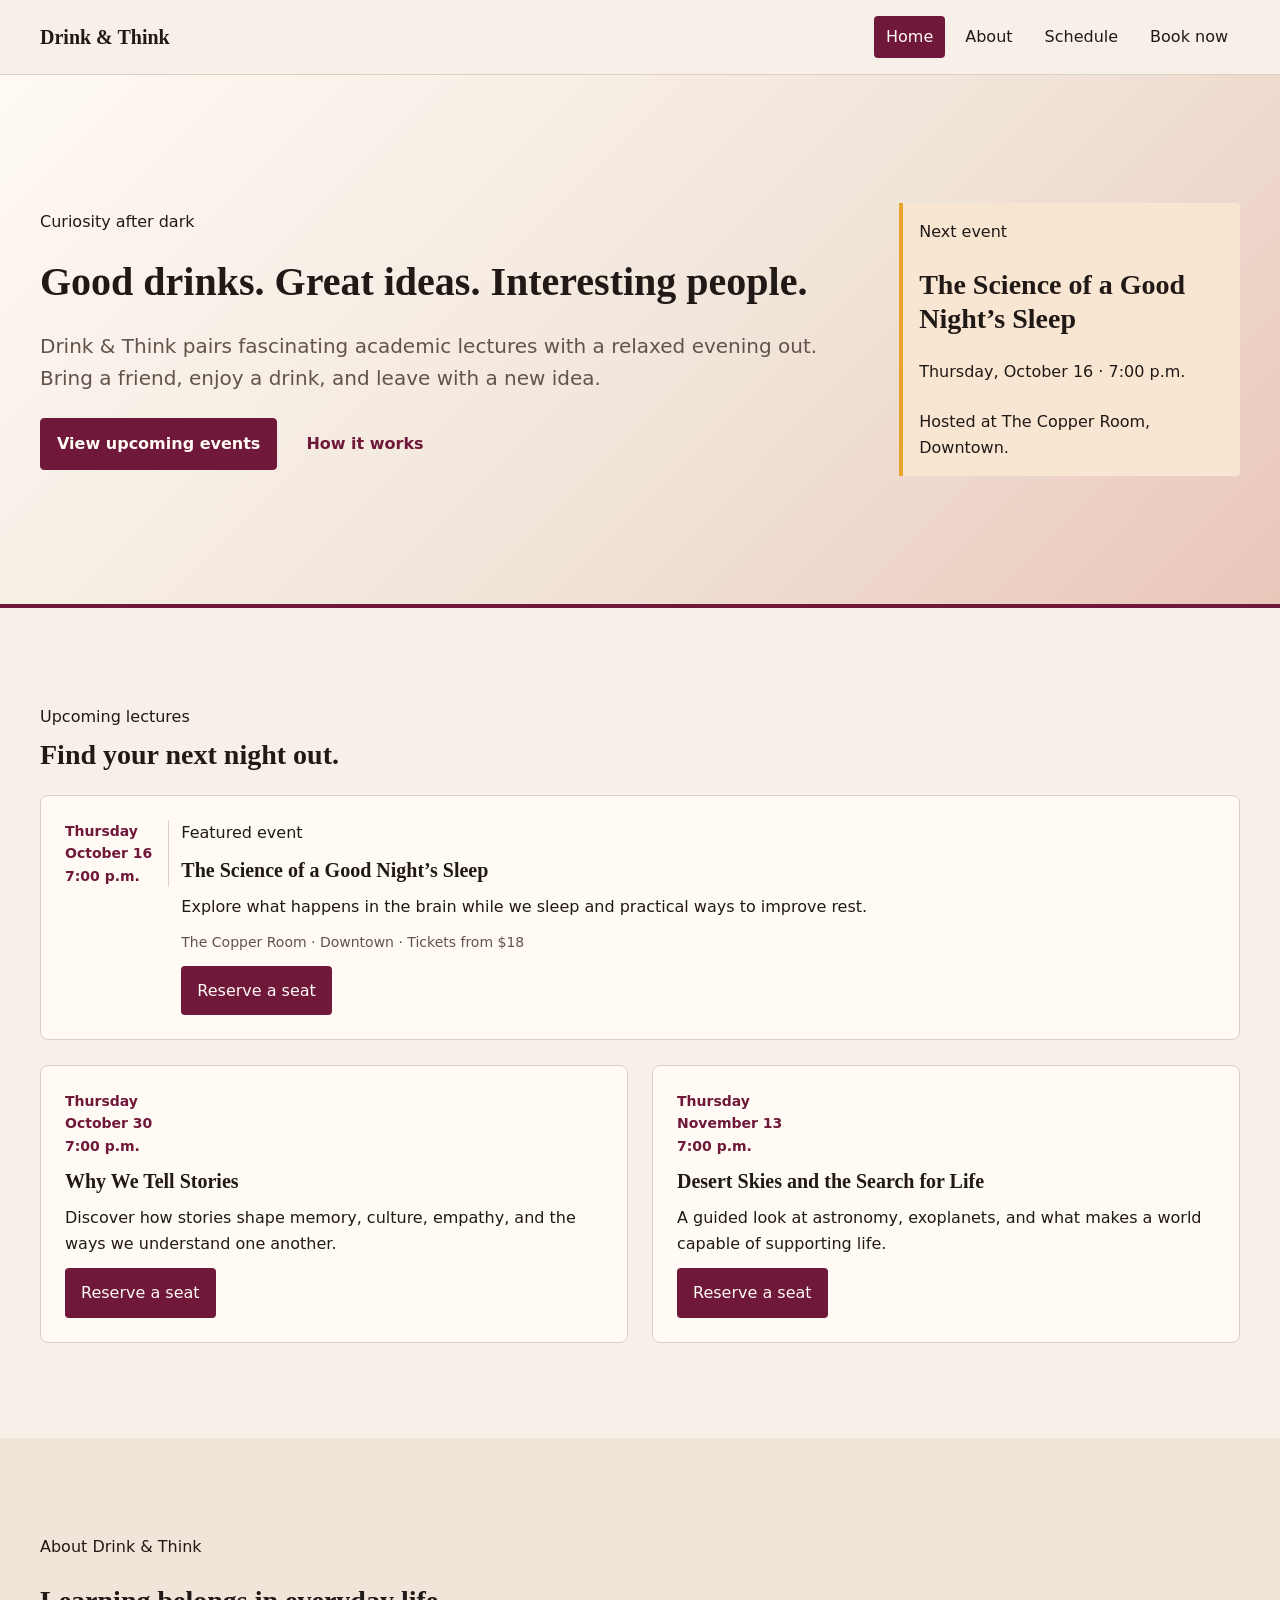
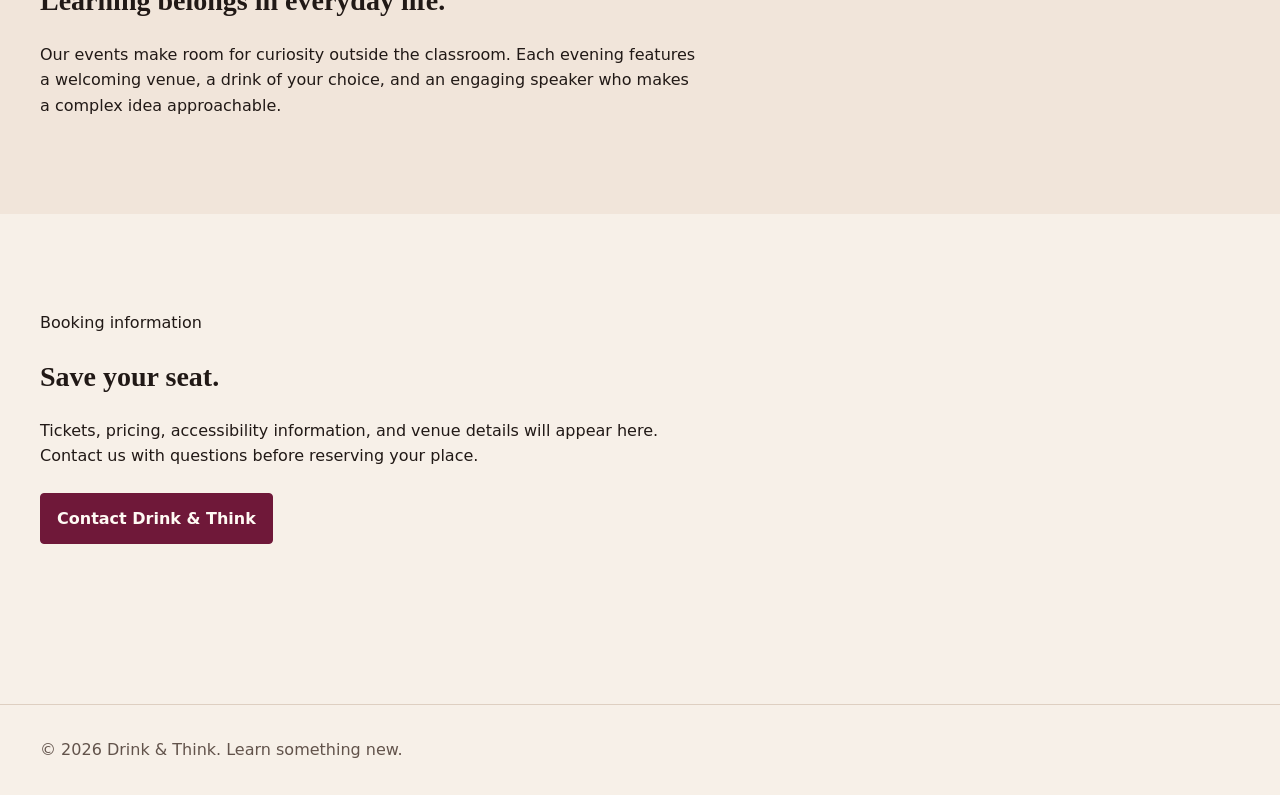
==== index.html @ 177ad766 "Page Directory Basic HTML pages for rest of site created and basic styling applied" ====
<!doctype html>
<html lang="en">
  <head>
    <meta charset="UTF-8" />
    <meta name="viewport" content="width=device-width, initial-scale=1.0" />
    <meta
      name="description"
      content="Drink & Think brings curious people together for engaging lectures and a relaxed night out."
    />
    <link rel="stylesheet" href="style.css" />
    <title>Drink & Think | Lectures</title>
  </head>

  <body>
    <header class="site-header">
      <div class="l-container site-nav">
        <a class="site-logo" href="#top">Drink & Think</a>

        <nav aria-label="Main navigation">
          <ul class="site-nav__list">
            <li>
              <a class="site-nav__link" aria-current="page" href="index.html"
                >Home</a
              >
            </li>
            <li><a class="site-nav__link" href="about.html">About</a></li>
            <li><a class="site-nav__link" href="schedule.html">Schedule</a></li>
            <li><a class="site-nav__link" href="contact.html">Book now</a></li>
          </ul>
        </nav>
      </div>
    </header>

    <main id="top">
      <section class="hero">
        <div class="l-container hero__layout">
          <div class="l-stack">
            <p class="eyebrow">Curiosity after dark</p>
            <h1>Good drinks. Great ideas. Interesting people.</h1>
            <p class="hero__text">
              Drink & Think pairs fascinating academic lectures with a relaxed
              evening out. Bring a friend, enjoy a drink, and leave with a new
              idea.
            </p>
            <div class="l-cluster">
              <a class="button" href="#events">View upcoming events</a>
              <a class="button button--secondary" href="#about">How it works</a>
            </div>
          </div>

          <aside class="callout l-stack" aria-labelledby="next-event-heading">
            <p class="eyebrow">Next event</p>
            <h2 id="next-event-heading">The Science of a Good Night’s Sleep</h2>
            <p>Thursday, October 16 · 7:00 p.m.</p>
            <p>Hosted at The Copper Room, Downtown.</p>
          </aside>
        </div>
      </section>

      <section class="section" id="events">
        <div class="l-container l-stack">
          <div class="section-heading">
            <p class="eyebrow">Upcoming lectures</p>
            <h2>Find your next night out.</h2>
          </div>

          <!-- Wide context: direct child of the main content container -->
          <article class="event-card">
            <div class="event-card__layout">
              <div class="event-card__date">
                <p>Thursday</p>
                <time datetime="2026-10-16">October 16</time>
                <p>7:00 p.m.</p>
              </div>

              <div class="event-card__content">
                <p class="eyebrow">Featured event</p>
                <h3>The Science of a Good Night’s Sleep</h3>
                <p>
                  Explore what happens in the brain while we sleep and practical
                  ways to improve rest.
                </p>
                <p class="event-card__details">
                  The Copper Room · Downtown · Tickets from $18
                </p>
                <a class="event-card__link" href="#booking">Reserve a seat</a>
              </div>
            </div>
          </article>

          <!-- Narrower contexts: each event card is inside the schedule grid -->
          <div class="l-grid">
            <article class="event-card">
              <div class="event-card__layout">
                <div class="event-card__date">
                  <p>Thursday</p>
                  <time datetime="2026-10-30">October 30</time>
                  <p>7:00 p.m.</p>
                </div>

                <div class="event-card__content">
                  <h3>Why We Tell Stories</h3>
                  <p>
                    Discover how stories shape memory, culture, empathy, and the
                    ways we understand one another.
                  </p>
                  <a class="event-card__link" href="#booking">Reserve a seat</a>
                </div>
              </div>
            </article>

            <article class="event-card">
              <div class="event-card__layout">
                <div class="event-card__date">
                  <p>Thursday</p>
                  <time datetime="2026-11-13">November 13</time>
                  <p>7:00 p.m.</p>
                </div>

                <div class="event-card__content">
                  <h3>Desert Skies and the Search for Life</h3>
                  <p>
                    A guided look at astronomy, exoplanets, and what makes a
                    world capable of supporting life.
                  </p>
                  <a class="event-card__link" href="#booking">Reserve a seat</a>
                </div>
              </div>
            </article>
          </div>
        </div>
      </section>

      <section class="section section--muted" id="about">
        <div class="l-container l-stack">
          <p class="eyebrow">About Drink & Think</p>
          <h2>Learning belongs in everyday life.</h2>
          <p class="measure">
            Our events make room for curiosity outside the classroom. Each
            evening features a welcoming venue, a drink of your choice, and an
            engaging speaker who makes a complex idea approachable.
          </p>
        </div>
      </section>

      <section class="section" id="booking">
        <div class="l-container l-stack">
          <p class="eyebrow">Booking information</p>
          <h2>Save your seat.</h2>
          <p class="measure">
            Tickets, pricing, accessibility information, and venue details will
            appear here. Contact us with questions before reserving your place.
          </p>
          <a class="button" href="mailto:hello@drinkandthink.example"
            >Contact Drink & Think</a
          >
        </div>
      </section>
    </main>

    <footer class="site-footer">
      <div class="l-container">
        <p>© 2026 Drink & Think. Learn something new.</p>
      </div>
    </footer>
  </body>
</html>
---- style.css ----
/*
  Capstone Deliverable: Media and Typography Optimization Build 

  AI disclosure
  -------------
  I used AI to help interpret the assignment requirements, review my existing responsive layout and typography system,
   and identify accessibility, performance, and layout-stability checks (checklist layout).
  I reviewed the recommendations, verified the final asset details and test results myself, 
  and decided which changes to include in the project.

*/

@layer reset, base, layout, components, utilities, states, overrides, print;

@layer reset {
  *,
  *::before,
  *::after {
    box-sizing: border-box;
    margin: 0;
    padding: 0;
  }

  html {
    scroll-behavior: smooth;
  }

  img,
  picture,
  svg,
  video {
    display: block;
    max-width: 100%;
  }

  input,
  button,
  textarea,
  select {
    font: inherit;
    cursor: pointer;
  }
}

@layer base {
  :root {
    /* Color */
    --clr-primary: #f7f0e8;
    --clr-surface: #fffaf4;
    --clr-text-main: #211916;
    --clr-text-second: #62534b;
    --clr-burgundy: #6f1839;
    --clr-burgundy-dark: #4f0d27;
    --clr-gold: #7d4e15;
    --clr-border: #decfc1;
    --clr-focus: #005fcc;
    --clr-callout-bg: #f8e6d3;
    --clr-callout-border: #e9a42d;

    --clr-bg-primary: var(--clr-primary);
    --clr-text-primary: var(--clr-text-main);
    --clr-text-muted: var(--clr-text-second);
    --clr-action: var(--clr-burgundy);
    --clr-action-hover: var(--clr-burgundy-dark);

    /* Typography */
    --ff-academic: Georgia, serif;
    --ff-sans: "Segoe UI", system-ui, sans-serif;
    --fs-xs: 0.75rem;
    --fs-sm: 0.875rem;
    --fs-base: 1rem;
    --fs-md: 1.25rem;
    --fs-lg: 1.75rem;
    --fs-xl: 2.5rem;
    --lh-tight: 1.2;
    --lh-body: 1.6;
    /*
  Fonts use local system fallbacks only. No external web fonts are requested,
  so there is no font-download delay or font-related layout shift.
*/
    /* Spacing and shape */
    --space-1: 0.25rem;
    --space-2: 0.5rem;
    --space-3: 0.75rem;
    --space-4: 1rem;
    --space-5: 1.5rem;
    --space-6: 2rem;
    --space-7: 3rem;
    --space-8: 4rem;
    --radius-sm: 4px;
    --radius-md: 8px;
    --radius-pill: 999px;
    --max-width-desktop: 75rem;

    /* Interaction */
    --focus-ring: 3px solid var(--clr-focus);
    --focus-offset: 3px;
    --transition-fast: 150ms ease-in-out;
    --transition-smooth: 250ms cubic-bezier(0.4, 0, 0.2, 1);
  }

  body {
    background-color: var(--clr-bg-primary);
    color: var(--clr-text-primary);
    font-family: var(--ff-sans);
    font-size: var(--fs-base);
    line-height: var(--lh-body);
    min-block-size: 100vh;
    overflow-x: clip;
  }

  h1,
  h2,
  h3 {
    color: var(--clr-text-primary);
    font-family: var(--ff-academic);
    line-height: var(--lh-tight);
  }

  h1 {
    font-size: var(--fs-xl);
  }

  h2 {
    font-size: var(--fs-lg);
  }

  h3 {
    font-size: var(--fs-md);
  }

  a {
    color: var(--clr-action);
    text-underline-offset: 0.15em;
  }

  :focus-visible {
    outline: var(--focus-ring);
    outline-offset: var(--focus-offset);
  }
}

@layer layout {
  .l-container {
    inline-size: min(100% - 2rem, var(--max-width-desktop));
    margin-inline: auto;
  }

  .l-stack > * + * {
    margin-block-start: var(--stack-space, var(--space-5));
  }

  .l-cluster {
    align-items: center;
    display: flex;
    flex-wrap: wrap;
    gap: var(--space-3);
  }

  .section {
    padding-block: clamp(var(--space-7), 8vw, 6rem);
    position: relative;
  }

  /* border designs */
  /* Base style for both SVGs */

  .measure {
    max-inline-size: 65ch;
  }

  /* Grid 1: event cards gain columns only when each has at least 16rem. */
  .l-grid {
    display: grid;
    gap: var(--space-5);
    grid-template-columns: repeat(auto-fit, minmax(min(100%, 16rem), 1fr));
  }

  /* Grid 2: hero text and the event callout share space without fixed widths. */
  .hero__layout {
    align-items: center;
    display: grid;
    gap: clamp(var(--space-6), 7vw, var(--space-8));
    grid-template-columns: minmax(0, 1.4fr) minmax(17rem, 0.6fr);
  }

  .event-grid {
    display: grid;
    gap: var(--space-5);
    grid-template-columns: repeat(auto-fit, minmax(min(100%, 16rem), 1fr));
  }
}

@layer components {
  .site-header {
    border-bottom: 1px solid var(--clr-border);
    padding-block: var(--space-4);
  }

  .site-nav {
    align-items: center;
    display: flex;
    flex-wrap: wrap;
    gap: var(--space-4);
    justify-content: space-between;
  }

  .hero {
    /* background: var(--clr-border); */
    background: linear-gradient(135deg, #fffaf4 0%, #f1e5da 55%, #eac6b9 100%);
    border-block-end: 4px solid var(--clr-burgundy);
    padding-block: clamp(var(--space-8), 10vw, 8rem);
  }

  .hero__text {
    color: var(--clr-text-muted);
    font-size: var(--fs-md);
    max-inline-size: 62ch;
  }

  .section--muted {
    background: #f1e5da;
  }

  .site-logo {
    color: var(--clr-text-primary);
    font-family: var(--ff-academic);
    font-size: var(--fs-md);
    font-weight: 700;
    text-decoration: none;
  }

  .section-heading {
    display: grid;
    gap: var(--space-2);
  }

  .site-nav__list {
    display: flex;
    flex-wrap: wrap;
    gap: var(--space-2);
    list-style: none;
    padding: 0;
  }

  .site-nav__link {
    border-radius: var(--radius-sm);
    color: var(--clr-text-primary);
    display: inline-block;
    padding: var(--space-2) var(--space-3);
    text-decoration: none;
  }

  .button {
    --button-bg: var(--clr-action);
    --button-text: var(--clr-surface);
    --button-padding: var(--space-3) var(--space-4);

    background: var(--button-bg);
    border: 1px solid var(--button-bg);
    border-radius: var(--radius-sm);
    color: var(--button-text);
    display: inline-block;
    font-weight: 700;
    padding: var(--button-padding);
    text-decoration: none;
    transition:
      background-color var(--transition-fast),
      transform var(--transition-fast);
  }

  .button--secondary {
    --button-bg: transparent;
    --button-text: var(--clr-burgundy);
  }

  .event-card {
    background: var(--clr-surface);
    border: 1px solid var(--clr-border);
    border-radius: var(--radius-md);
    padding: var(--space-5);
  }

  .event-card__layout,
  .event-card__content {
    display: grid;
    gap: var(--space-3);
  }

  .event-card__date {
    color: var(--clr-burgundy);
    font-size: var(--fs-sm);
    font-weight: 700;
  }

  .event-card__details {
    color: var(--clr-text-muted);
    font-size: var(--fs-sm);
  }

  .event-card__link {
    background: var(--clr-burgundy);
    border-radius: var(--radius-sm);
    color: var(--clr-surface);
    justify-self: start;
    padding: var(--space-3) var(--space-4);
    text-decoration: none;
  }

  .event-card__media {
    aspect-ratio: 4 / 3;
    margin: 0;
    overflow: hidden;
  }

  .event-card__media img {
    block-size: 100%;
    inline-size: 100%;
    object-fit: cover;
  }

  .our-story {
    display: flex;
    flex-direction: row;
    align-items: center;
    justify-content: center;
    gap: 2rem;
    .text-wrapper,
    figure {
      width: 50%;
    }
    figure {
      max-height: 400px;
    }
  }

  /* Fallback */
  @supports (container-type: inline-size) {
    .event-card {
      container-name: event-card;
      container-type: inline-size;
    }

    @container event-card (min-width: 38rem) {
      .event-card__layout {
        align-items: start;
        grid-template-columns: fit-content(9rem) minmax(0, 1fr);
      }

      .event-card__date {
        border-inline-end: 1px solid var(--clr-border);
        padding-inline-end: var(--space-4);
      }
    }
  }

  .card {
    --card-padding: var(--space-5);
    background: var(--clr-surface);
    border: 1px solid var(--clr-border);
    border-radius: var(--radius-md);
    display: grid;
    gap: var(--space-3);
    padding: var(--card-padding);
  }

  .callout {
    background: var(--clr-callout-bg);
    border-inline-start: 4px solid var(--clr-callout-border);
    border-radius: 0 var(--radius-sm) var(--radius-sm) 0;
    padding: var(--space-4);
  }

  .form-field {
    display: grid;
    gap: var(--space-2);
  }

  .form-field__label {
    font-weight: 700;
  }

  .form-field__input {
    background: var(--clr-surface);
    border: 1px solid var(--clr-border);
    border-radius: var(--radius-sm);
    color: var(--clr-text-primary);
    min-height: 2.75rem;
    padding: var(--space-2) var(--space-3);
  }

  .resource-list {
    border-top: 1px solid var(--clr-border);
    list-style: none;
    padding: 0;
  }

  .resource-list__item {
    border-bottom: 1px solid var(--clr-border);
    padding-block: var(--space-4);
  }

  .site-footer {
    border-top: 1px solid var(--clr-border);
    color: var(--clr-text-muted);
    margin-top: var(--space-8);
    padding-block: var(--space-6);
  }
}

@layer utilities {
  .u-text-center {
    text-align: center;
  }

  .u-text-muted {
    color: var(--clr-text-muted);
  }

  .u-visually-hidden {
    height: 1px;
    margin: -1px;
    /* overflow: hidden; */
    padding: 0;
    position: absolute;
    white-space: nowrap;
    width: 1px;
    clip: rect(0, 0, 0, 0);
  }
}

@layer states {
  a:hover {
    color: var(--clr-action-hover);
  }

  .button:hover {
    background: var(--clr-action-hover);
    color: var(--clr-surface);
    transform: translateY(-1px);
  }

  .event-card__link:hover {
    background: var(--clr-action-hover);
    color: var(--clr-surface);
  }

  .site-nav__link:hover,
  .site-nav__link[aria-current="page"] {
    background: var(--clr-burgundy);
    color: var(--clr-surface);
  }

  .form-field__input:focus {
    border-color: var(--clr-focus);
  }

  /* CDN suggestion, not really sure how this one will work (below) */
  .form-field__input:invalid:not(:placeholder-shown) {
    border-color: var(--clr-burgundy);
  }
}

@layer overrides {
}

@layer print {
  @media print {
    @page {
      margin: 0.75in;
    }

    body {
      background: #fff;
      color: #000;
      font-size: 11pt;
    }

    .site-header,
    .site-footer,
    .site-nav,
    .button {
      display: none;
    }

    a {
      color: #000;
      text-decoration: underline;
    }

    .card,
    .callout,
    .resource-list__item {
      break-inside: avoid;
      border-color: #000;
    }

    .l-container {
      max-width: none;
      padding: 0;
    }
  }
}

/* The hero stacks when its heading and callout can't be read. */
@media (max-width: 44rem) {
  .hero__layout {
    grid-template-columns: 1fr;
  }

  .our-story {
    flex-direction: column; /* Flips to horizontal row */

    .text-wrapper,
    figure {
      width: 100%; /* Splits 50/50 on larger screens */
    }
  }
}
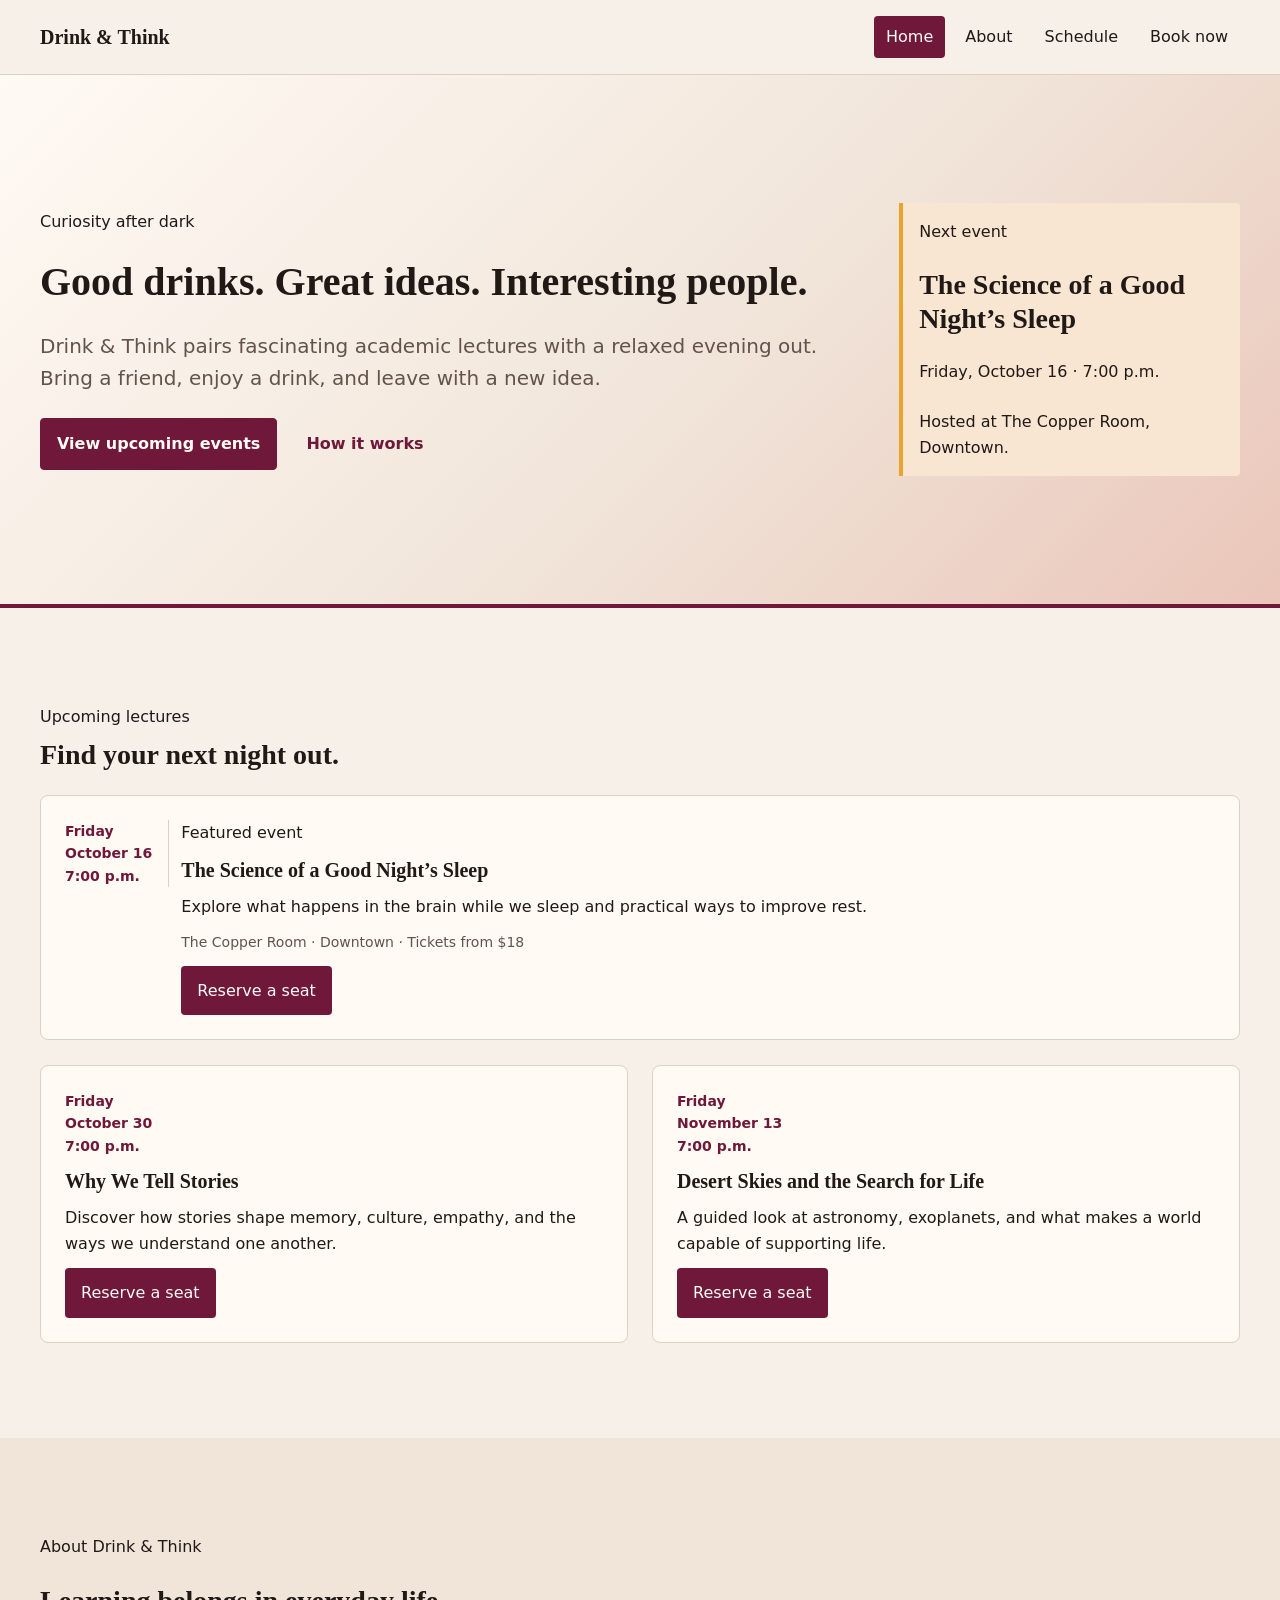
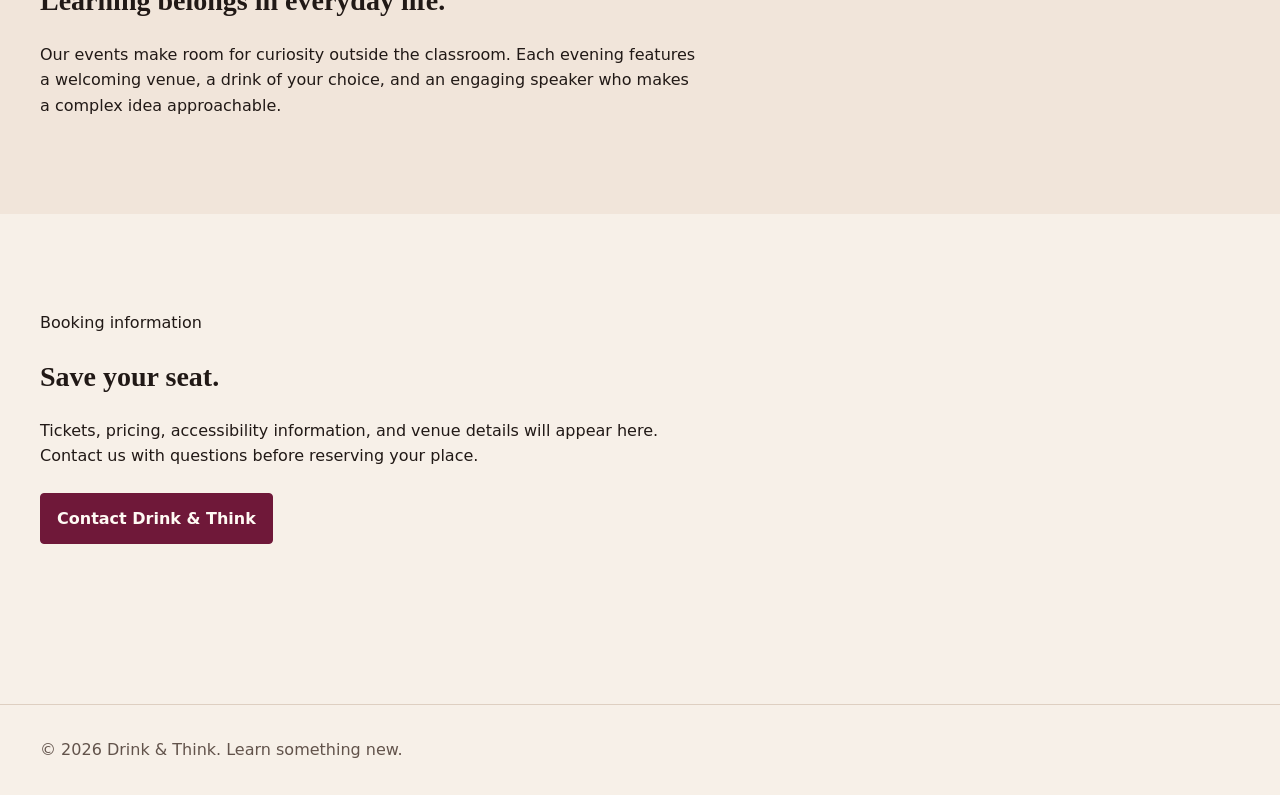
==== commit 3eca7c71: "Style changes" ====
--- a/index.html
+++ b/index.html
@@ -3,18 +3,20 @@
   <head>
     <meta charset="UTF-8" />
     <meta name="viewport" content="width=device-width, initial-scale=1.0" />
+    <title>Drink &amp; Think | Academic Lectures and a Night Out</title>
     <meta
       name="description"
-      content="Drink & Think brings curious people together for engaging lectures and a relaxed night out."
+      content="Explore the Drink &amp; Think capstone concept: academic lectures, relaxed conversation, and sample events about sleep, storytelling, and astronomy."
     />
+    <meta name="robots" content="noindex, follow" />
     <link rel="stylesheet" href="style.css" />
-    <title>Drink & Think | Lectures</title>
   </head>
 
   <body>
+    <a class="skip-link" href="#main-content">Skip to main content</a>
     <header class="site-header">
       <div class="l-container site-nav">
-        <a class="site-logo" href="#top">Drink & Think</a>
+        <a class="site-logo" href="index.html">Drink & Think</a>
 
         <nav aria-label="Main navigation">
           <ul class="site-nav__list">
@@ -31,7 +33,7 @@
       </div>
     </header>
 
-    <main id="top">
+    <main id="main-content" tabindex="-1">
       <section class="hero">
         <div class="l-container hero__layout">
           <div class="l-stack">
@@ -43,7 +45,7 @@
               idea.
             </p>
             <div class="l-cluster">
-              <a class="button" href="#events">View upcoming events</a>
+              <a class="button" href="schedule.html">View upcoming events</a>
               <a class="button button--secondary" href="#about">How it works</a>
             </div>
           </div>
@@ -51,7 +53,7 @@
           <aside class="callout l-stack" aria-labelledby="next-event-heading">
             <p class="eyebrow">Next event</p>
             <h2 id="next-event-heading">The Science of a Good Night’s Sleep</h2>
-            <p>Thursday, October 16 · 7:00 p.m.</p>
+            <p>Friday, October 16 · 7:00 p.m.</p>
             <p>Hosted at The Copper Room, Downtown.</p>
           </aside>
         </div>
@@ -68,7 +70,7 @@
           <article class="event-card">
             <div class="event-card__layout">
               <div class="event-card__date">
-                <p>Thursday</p>
+                <p>Friday</p>
                 <time datetime="2026-10-16">October 16</time>
                 <p>7:00 p.m.</p>
               </div>
@@ -93,7 +95,7 @@
             <article class="event-card">
               <div class="event-card__layout">
                 <div class="event-card__date">
-                  <p>Thursday</p>
+                  <p>Friday</p>
                   <time datetime="2026-10-30">October 30</time>
                   <p>7:00 p.m.</p>
                 </div>
@@ -112,7 +114,7 @@
             <article class="event-card">
               <div class="event-card__layout">
                 <div class="event-card__date">
-                  <p>Thursday</p>
+                  <p>Friday</p>
                   <time datetime="2026-11-13">November 13</time>
                   <p>7:00 p.m.</p>
                 </div>
@@ -151,9 +153,7 @@
             Tickets, pricing, accessibility information, and venue details will
             appear here. Contact us with questions before reserving your place.
           </p>
-          <a class="button" href="mailto:hello@drinkandthink.example"
-            >Contact Drink & Think</a
-          >
+          <a class="button" href="contact.html">Contact Drink &amp; Think</a>
         </div>
       </section>
     </main>
--- a/style.css
+++ b/style.css
@@ -420,7 +420,7 @@
   .u-visually-hidden {
     height: 1px;
     margin: -1px;
-    /* overflow: hidden; */
+    overflow: hidden;
     padding: 0;
     position: absolute;
     white-space: nowrap;
@@ -462,6 +462,200 @@
 }
 
 @layer overrides {
+  .skip-link {
+    position: absolute;
+    left: 1rem;
+    top: -8rem;
+    z-index: 10;
+    padding: 1rem;
+    background: var(--clr-surface);
+  }
+
+  .skip-link:focus {
+    top: 1rem;
+  }
+
+  /* About image and captions */
+  .event-card__media {
+    aspect-ratio: auto;
+    overflow: visible;
+  }
+
+  .event-card__media img {
+    inline-size: 100%;
+    block-size: auto;
+  }
+
+  .our-story figure {
+    max-height: none;
+  }
+
+  figcaption {
+    padding-top: 0.5rem;
+    color: var(--clr-text-muted);
+    font-size: var(--fs-sm);
+    line-height: 1.5;
+  }
+
+  /* Schedule cards */
+  .schedule-item-card {
+    display: grid;
+    grid-template-columns: minmax(0, 15rem) minmax(0, 1fr);
+    gap: 2rem;
+    padding: 1.5rem;
+    background: var(--clr-surface);
+    border: 1px solid var(--clr-border);
+    border-radius: var(--radius-md);
+  }
+
+  .schedule-item-card__photo-frame {
+    margin: 0;
+  }
+
+  .schedule-item-card__photo-frame img {
+    inline-size: 100%;
+    block-size: auto;
+    border-radius: var(--radius-sm);
+  }
+
+  .schedule-item-card__meta {
+    display: flex;
+    flex-wrap: wrap;
+    gap: 0.75rem;
+    color: var(--clr-burgundy);
+    font-weight: 700;
+  }
+
+  .schedule-item-card__body {
+    margin-block: 1rem;
+  }
+
+  .schedule-item-card__body > * + * {
+    margin-top: 1rem;
+  }
+
+  .schedule-item-card__details-list {
+    padding-left: 1.25rem;
+  }
+
+  .schedule-item-card__actions {
+    display: flex;
+    flex-wrap: wrap;
+    align-items: center;
+    gap: 1rem;
+  }
+
+  /* Contact layout and controls */
+  .contact-two-column-layout {
+    display: grid;
+    grid-template-columns: minmax(0, 1.3fr) minmax(0, 0.7fr);
+    gap: 3rem;
+  }
+
+  .form-fieldset {
+    padding: 1rem;
+    border: 1px solid var(--clr-text-muted);
+    border-radius: var(--radius-sm);
+  }
+
+  .form-checkbox-group {
+    display: grid;
+    gap: 0.75rem;
+  }
+
+  .form-checkbox-label {
+    display: flex;
+    align-items: baseline;
+    gap: 0.75rem;
+  }
+
+  .form-field__input {
+    min-width: 0;
+    width: 100%;
+    border-color: var(--clr-text-muted);
+    cursor: text;
+  }
+
+  .form-field__textarea {
+    resize: vertical;
+  }
+
+  input[type="checkbox"] {
+    accent-color: var(--clr-burgundy);
+  }
+
+  .venue-map-card__body {
+    padding: 1.5rem;
+    background: var(--clr-surface);
+    border: 1px solid var(--clr-border);
+    border-radius: var(--radius-md);
+  }
+
+  .venue-map-card__body > * + * {
+    margin-top: 1rem;
+  }
+
+  /* HTML-only form */
+  .form-demo {
+    position: static;
+    width: 100%;
+    max-width: none;
+    margin: 0;
+    padding: 0;
+    border: 0;
+    background: transparent;
+    color: inherit;
+  }
+
+  .demo-result {
+    display: none;
+  }
+
+  .form-demo:not([open]) + .demo-result {
+    display: block;
+  }
+
+  .demo-result > * + * {
+    margin-top: 1rem;
+  }
+
+  /* Small screens */
+  @media (max-width: 44rem) {
+    .schedule-item-card,
+    .contact-two-column-layout {
+      grid-template-columns: minmax(0, 1fr);
+    }
+
+    .schedule-item-card__photo-frame {
+      max-width: 18rem;
+    }
+
+    h1 {
+      font-size: clamp(1.8rem, 7vw, 2.5rem);
+    }
+
+    @media (max-width: 479px) {
+      .schedule-item-card__actions .button {
+        inline-size: 100%;
+        min-block-size: 48px;
+        display: flex;
+        align-items: center;
+        justify-content: center;
+        text-align: center;
+      }
+    }
+  }
+
+  /* Reduced-motion preference */
+  @media (prefers-reduced-motion: reduce) {
+    html {
+      scroll-behavior: auto;
+    }
+
+    .button {
+      transition: none;
+    }
+  }
 }
 
 @layer print {
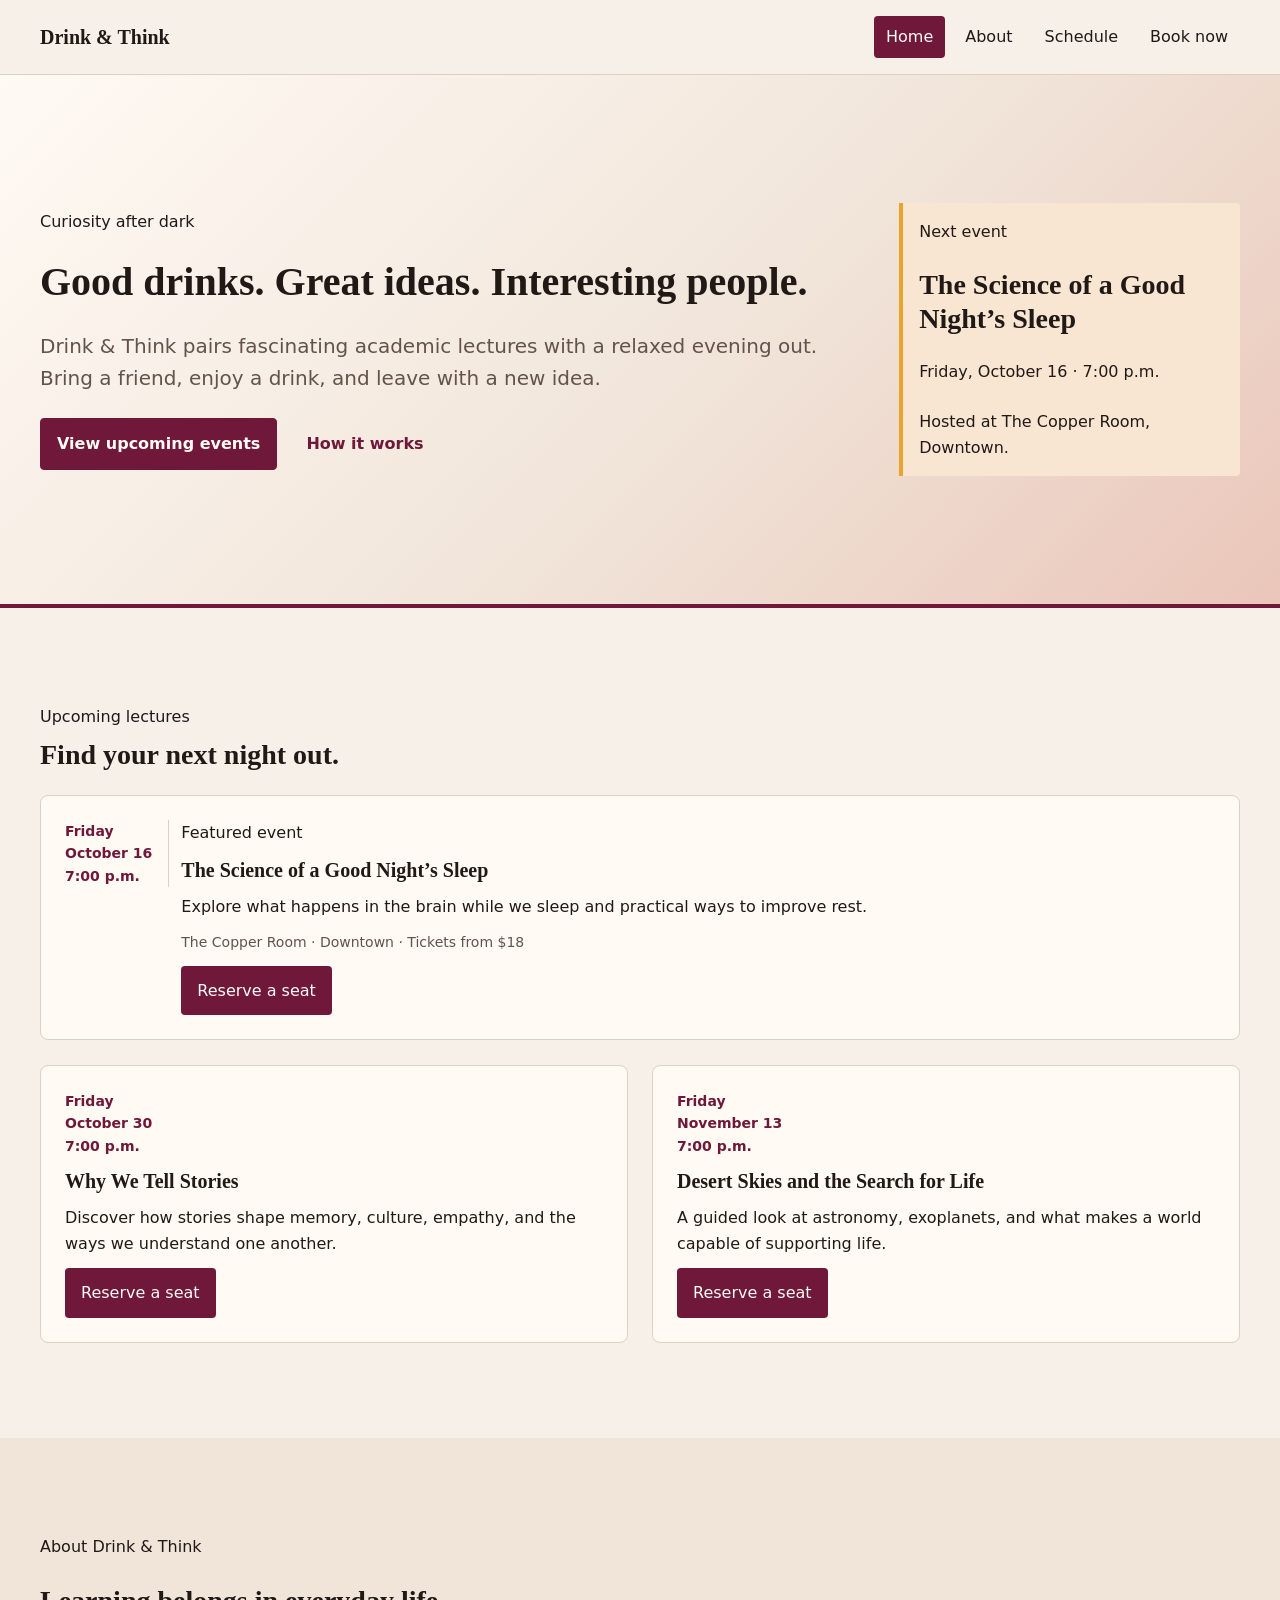
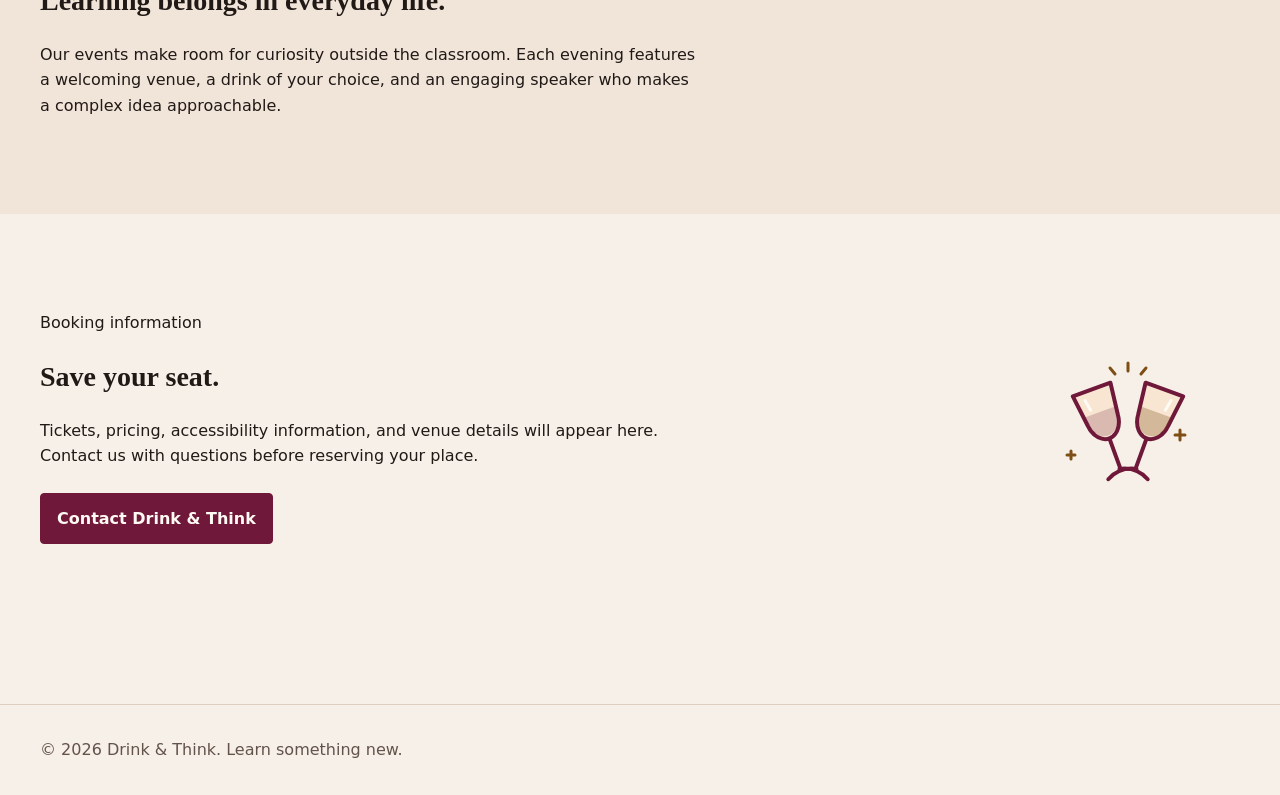
==== commit b59db8f2: "About Page assets New assets for about page hero section" ====
--- a/index.html
+++ b/index.html
@@ -154,6 +154,13 @@
             appear here. Contact us with questions before reserving your place.
           </p>
           <a class="button" href="contact.html">Contact Drink &amp; Think</a>
+          <img
+            class="cheers-decoration"
+            src="Assets/cheers.svg"
+            alt=""
+            width="160"
+            height="160"
+          />
         </div>
       </section>
     </main>
--- a/style.css
+++ b/style.css
@@ -619,6 +619,119 @@
     margin-top: 1rem;
   }
 
+  #booking .l-container {
+    position: relative;
+  }
+
+  /* decorative svg */
+
+  #booking .cheers-decoration {
+    position: absolute;
+    right: 2rem;
+    top: 50%;
+    transform: translateY(-50%);
+    margin: 0;
+    width: 160px;
+    height: auto;
+    pointer-events: none;
+  }
+
+  @media (max-width: 64rem) {
+    #booking .cheers-decoration {
+      display: none;
+    }
+  }
+
+  #about-hero {
+    padding-block: clamp(2rem, 6vw, 5rem);
+  }
+
+  .about-hero__layout {
+    display: grid;
+    grid-template-columns: minmax(0, 1fr) minmax(0, 1fr);
+    align-items: center;
+    gap: clamp(2rem, 5vw, 4rem);
+  }
+
+  .about-hero__layout > * {
+    min-width: 0;
+  }
+
+  .about-hero__photo {
+    overflow: hidden;
+    border-radius: 1rem;
+    border: 1px solid var(--clr-border);
+    box-shadow: 0 12px 30px rgb(33 25 22 / 15%);
+  }
+
+  .about-hero__photo img {
+    display: block;
+    inline-size: 100%;
+    block-size: auto;
+  }
+
+  @media (max-width: 47.99rem) {
+    .about-hero__layout {
+      grid-template-columns: minmax(0, 1fr);
+    }
+  }
+  /* Our Story: image left, text right */
+  .our-story {
+    display: grid;
+    grid-template-columns: minmax(0, 1fr) minmax(0, 1fr);
+    align-items: center;
+    gap: clamp(2rem, 5vw, 4rem);
+  }
+
+  .our-story > .text-wrapper {
+    grid-column: 2;
+    grid-row: 1;
+  }
+
+  .our-story > figure {
+    grid-column: 1;
+    grid-row: 1;
+    width: 100%;
+    max-height: none;
+    margin: 0;
+  }
+
+  .our-story > .text-wrapper {
+    width: 100%;
+    min-width: 0;
+  }
+
+  /* Match the header image treatment */
+  .our-story picture {
+    display: block;
+    overflow: hidden;
+    border-radius: 1rem;
+    border: 1px solid var(--clr-border);
+    box-shadow: 0 12px 30px rgb(33 25 22 / 15%);
+  }
+
+  .our-story picture img {
+    display: block;
+    inline-size: 100%;
+    block-size: auto;
+  }
+
+  @media (max-width: 47.99rem) {
+    .our-story {
+      grid-template-columns: minmax(0, 1fr);
+    }
+
+    .our-story > .text-wrapper {
+      grid-column: 1;
+      grid-row: 1;
+    }
+
+    .our-story > figure {
+      grid-column: 1;
+      grid-row: 2;
+    }
+  }
+
   /* Small screens */
   @media (max-width: 44rem) {
     .schedule-item-card,
